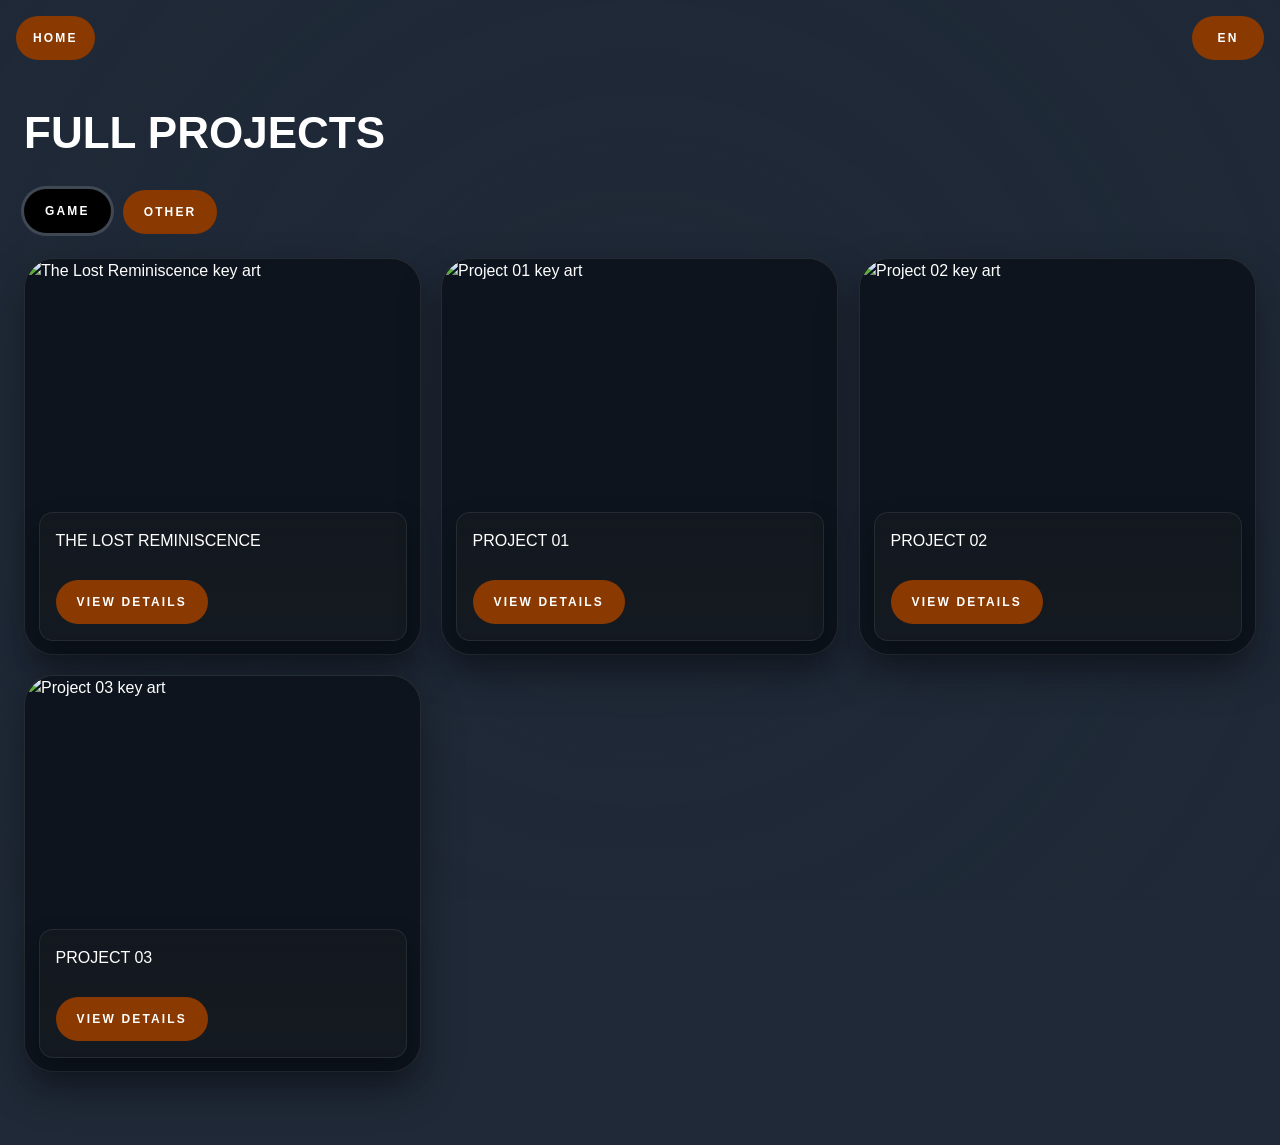
==== projects.html @ 01d3074e "clone file" ====
<!DOCTYPE html>
<html lang="en">
<head>
    <meta charset="UTF-8">
    <meta name="viewport" content="width=device-width, initial-scale=1.0">
    <meta
        name="description"
        content="Portfolio of Le Quoc Viet, a game developer focused on Unity gameplay systems, UI workflows, and performance optimization."
    >
    <title>Le Quoc Viet | Unity Developer</title>
    <link href="./CSS/Index_css/body.css" rel="stylesheet">
    <link href="./CSS/Index_css/project.css" rel="stylesheet">
    <link href="./CSS/Index_css/full-project.css" rel="stylesheet">
    <script src="data/site-i18n.js" defer></script>
    <script src="data/project-data.js" defer></script>
    <script src="script.js" defer></script>
</head>
<body>
    <div class="page-back-home">
        <a
            class="btn-project-detail btn-back-home"
            href="index.html"
            aria-label="Back Home"
            title="Back Home"
            data-i18n-attr="aria-label:buttons.backHome;title:buttons.backHome"
        >HOME
        </a>
    </div>

    <div class="language-switcher">
        <button
            id="language-toggle"
            class="btn-lang"
            type="button"
            data-i18n-attr="aria-label:language.switcher"
        >EN</button>
    </div>

    <main class="catalog-page">
        <section class="catalog-shell" aria-labelledby="projects-page-title">
            <div class="catalog-header">
                <div>
<!--                    <p class="section-label" data-i18n="sections.selectedWork">Selected Work</p>-->
                    <h1 id="projects-page-title" class="catalog-page-title" data-i18n="sections.fullProjects">Full Projects</h1>
                </div>
            </div>

            <div class="catalog-tabs" role="tablist" data-i18n-attr="aria-label:sections.fullProjects">
                <button class="catalog-tab" type="button" data-project-filter="game" data-i18n="catalog.game">Game</button>
                <button class="catalog-tab" type="button" data-project-filter="other" data-i18n="catalog.other">Other</button>
            </div>

            <div class="catalog-grid" data-project-catalog-grid></div>
            <p class="catalog-empty" data-project-catalog-empty data-i18n="catalog.empty" hidden>No projects in this section yet.</p>
        </section>
    </main>

    <div id="project-popup" class="popup-overlay" hidden>
        <div class="popup-box" role="dialog" aria-modal="true" aria-hidden="true" aria-labelledby="popup-title">
            <div class="popup-header">
                <div>
                    <h2 id="popup-title" class="popup-title" data-i18n="popup.title">Project Details</h2>
                </div>
                <div class="popup-actions">
                    <button
                        class="btn-close"
                        type="button"
                        aria-label="Close project details"
                        data-i18n-attr="aria-label:popup.closeLabel"
                    >&times;</button>
                </div>
            </div>

            <div class="popup-layout">
                <section class="popup-main">
                    <div class="popup-stage">
                        <div class="popup-video-wrapper">
                            <iframe
                                class="popup-video"
                                title="Project gameplay preview"
                                src="about:blank"
                                allow="autoplay; encrypted-media; picture-in-picture"
                                referrerpolicy="strict-origin-when-cross-origin"
                                allowfullscreen
                            ></iframe>
                        </div>
                        <img class="popup-stage-image" src="" alt="" hidden>
                    </div>

                    <div
                        class="popup-thumbnails"
                        aria-label="Project media gallery"
                        data-i18n-attr="aria-label:popup.galleryLabel"
                    ></div>

                    <div class="popup-info">
                        <section class="info-box" aria-labelledby="popup-description-title">
                            <h3 id="popup-description-title" data-i18n="labels.overview">OVERVIEW</h3>
                            <p class="popup-desc"></p>
                        </section>

                        <section class="info-box" aria-labelledby="popup-technical-title">
                            <h3 id="popup-technical-title" data-i18n="labels.technology">TECHNOLOGY</h3>
                            <ul class="popup-tech"></ul>
                        </section>

                        <section class="info-box" aria-labelledby="popup-role-title">
                            <h3 id="popup-role-title" data-i18n="labels.myRole">MY ROLE</h3>
                            <ul class="popup-role"></ul>
                        </section>
                    </div>
                </section>

                <aside class="popup-sidebar">
                    <img class="popup-cover" src="" alt="">
                    <p class="popup-summary"></p>

                    <dl class="popup-meta">
                        <div class="popup-meta-row" data-meta-row="review">
                            <dt data-i18n="labels.review">Review</dt>
                            <dd class="popup-review"></dd>
                        </div>
                        <div class="popup-meta-row" data-meta-row="release">
                            <dt data-i18n="labels.release">Release</dt>
                            <dd class="popup-release"></dd>
                        </div>
                        <div class="popup-meta-row" data-meta-row="developer">
                            <dt data-i18n="labels.developer">Developer</dt>
                            <dd class="popup-developer"></dd>
                        </div>
                        <div class="popup-meta-row" data-meta-row="publisher">
                            <dt data-i18n="labels.publisher">Publisher</dt>
                            <dd class="popup-publisher"></dd>
                        </div>
                    </dl>

                    <div class="popup-tags-block">
                        <p class="popup-tags-title" data-i18n="labels.popularTags">Popular Tags</p>
                        <div class="popup-tags"></div>
                    </div>

                    <a
                        class="btn-github popup-github-link"
                        href=""
                        target="_blank"
                        rel="noopener noreferrer"
                        data-i18n="buttons.github"
                    >GitHub</a>
                </aside>
            </div>
        </div>
    </div>
</body>
</html>
---- CSS/Index_css/body.css ----
:root {
  --bg: #1f2937;
  --surface: #141920;
  --surface-elevated: #2d3748;
  --surface-border: rgba(255, 255, 255, 0.08);
  --text: #ffffff;
  --muted: #d1d5db;
  --accent: #c95d19;
  --accent-strong: #8a3900;
  --accent-soft: #ffdd99;
  --shadow-lg: 0 18px 40px rgba(0, 0, 0, 0.35);
  --shadow-sm: 0 10px 24px rgba(0, 0, 0, 0.22);
  --radius-lg: 24px;
  --radius-md: 16px;
  --max-width: 1920px;
}

*,
*::before,
*::after {
  box-sizing: border-box;
}

html {
  scroll-behavior: smooth;
}

body {
  position: relative;
  isolation: isolate;
  margin: 0;
  min-height: 100vh;
  background-color: var(--bg);
  color: var(--text);
  font-family: Arial, sans-serif;
  line-height: 1.5;
}

body::before,
body::after {
  content: "";
  position: fixed;
  inset: 0;
  pointer-events: none;
}

body::before {
  z-index: -2;
  background-image: url("https://res.cloudinary.com/dfzck0syr/image/upload/v1773413646/Unity_logo_animated_k2gelh.gif");
  background-repeat: no-repeat;
  background-position: center center;
  background-size: 80%;
  opacity: 0.15;
}

body::after {
  z-index: -1;
  background:
    radial-gradient(circle at center, rgba(31, 41, 55, 0.2), rgba(31, 41, 55, 0.82)),
    rgba(31, 41, 55, 0.68);
}

body.body-lock {
  overflow: hidden;
}

main {
  display: block;
}

img,
iframe {
  display: block;
  max-width: 100%;
}

a {
  color: inherit;
}

button,
a {
  font: inherit;
}

.section-label {
  margin: 0;
  color: var(--accent-soft);
  font-size: 0.75rem;
  font-weight: 700;
  letter-spacing: 0.18em;
  text-transform: uppercase;
}

.btn-cv,
.btn-project-detail,
.btn-github,
.btn-lang,
.btn-close {
  display: inline-flex;
  align-items: center;
  justify-content: center;
  min-height: 44px;
  padding: 0.75rem 1.25rem;
  border: 1px solid transparent;
  border-radius: 999px;
  background-color: var(--accent-strong);
  color: var(--text);
  cursor: pointer;
  text-decoration: none;
  font-size: 0.75rem;
  font-weight: 700;
  letter-spacing: 0.18em;
  text-transform: uppercase;
  transition: background-color 0.2s ease, border-color 0.2s ease, box-shadow 0.2s ease, transform 0.2s ease;
}

.btn-close {
  min-width: 44px;
  width: 44px;
  padding: 0;
  border-radius: 50%;
  font-size: 1.25rem;
  line-height: 1;
  letter-spacing: 0;
}

.btn-cv:hover,
.btn-project-detail:hover,
.btn-github:hover,
.btn-lang:hover,
.btn-close:hover {
  background-color: #000000;
  box-shadow: 0 0 0 3px rgba(255, 255, 255, 0.15);
  transform: translateY(-1px);
}

.btn-cv:focus-visible,
.btn-project-detail:focus-visible,
.btn-github:focus-visible,
.btn-lang:focus-visible,
.btn-close:focus-visible,
.footer-link:focus-visible {
  outline: none;
  box-shadow: 0 0 0 3px rgba(255, 221, 153, 0.35);
}

.language-switcher {
  position: fixed;
  top: 1rem;
  right: 1rem;
  z-index: 1200;
  display: flex;
  gap: 0.5rem;
  transition: transform 0.22s ease, opacity 0.22s ease;
}

.page-back-home {
  position: fixed;
  top: 1rem;
  left: 1rem;
  z-index: 1200;
  display: flex;
  transition: transform 0.22s ease, opacity 0.22s ease;
}

.btn-lang {
  min-width: 72px;
  padding-inline: 1rem;
}

.btn-back-home {
  min-width: auto;
  width: auto;
  padding: 0.75rem 1rem;
  font-size: 0.75rem;
  line-height: 1;
}

.utility-bar-hidden .language-switcher,
.utility-bar-hidden .page-back-home {
  opacity: 0;
  transform: translateY(-140%);
  pointer-events: none;
}

.footer {
  padding: 0 1.5rem 2rem;
}

.footer-inner {
  max-width: var(--max-width);
  margin: 0 auto;
  padding: 2rem 0 1rem;
  display: flex;
  justify-content: space-between;
  align-items: flex-start;
  gap: 2rem;
  border-top: 1px solid var(--surface-border);
}

.footer-contact {
  display: grid;
  gap: 0.35rem;
}

.footer-title {
  margin: 0 0 0.5rem;
  font-size: 1.25rem;
  text-transform: uppercase;
}

.footer-info {
  margin: 0;
  color: var(--muted);
}

.footer-links {
  display: flex;
  flex-wrap: wrap;
  gap: 1rem;
  align-items: center;
}

.footer-link {
  color: var(--accent-soft);
  text-decoration: none;
}

.footer-link:hover {
  color: var(--text);
}

.copyright {
  padding: 0 1.5rem 2rem;
  text-align: center;
  color: var(--muted);
  font-size: 0.875rem;
}

@media (max-width: 768px) {
  .language-switcher {
    top: 0.75rem;
    right: 0.75rem;
  }

  .page-back-home {
    top: 0.75rem;
    left: 0.75rem;
  }

  .btn-lang {
    min-width: 60px;
    min-height: 40px;
    padding-inline: 0.85rem;
  }

  .btn-back-home {
    min-width: 40px;
    width: auto;
    min-height: 40px;
  }

  .footer {
    padding: 0 1rem 1.5rem;
  }

  .footer-inner {
    flex-direction: column;
    gap: 1.5rem;
  }

  .footer-links {
    gap: 0.75rem;
  }

  .copyright {
    padding: 0 1rem 1.5rem;
  }
}
---- CSS/Index_css/project.css ----
.projects {
  padding: 0 1.5rem 4.5rem;
}

.projects-header {
  max-width: var(--max-width);
  margin: 0 auto 1.5rem;
  display: flex;
  justify-content: space-between;
  align-items: flex-end;
  gap: 1rem;
}

.projects-title {
  margin: 0.25rem 0 0;
  font-size: clamp(2rem, 4vw, 2.75rem);
  text-transform: uppercase;
}

.projects-container {
  max-width: var(--max-width);
  margin: 0 auto;
  display: grid;
  grid-template-columns: repeat(3, minmax(0, 1fr));
  gap: 1.5rem;
}

.project-card {
  display: flex;
  flex-direction: column;
  position: relative;
  aspect-ratio: 1 / 1;
  align-self: start;
  overflow: hidden;
  border: 1px solid var(--surface-border);
  border-radius: 30px;
  background-color: var(--surface);
  box-shadow: var(--shadow-lg);
  transform-origin: center center;
  backface-visibility: hidden;
  will-change: transform, box-shadow;
  transition: transform 0.22s ease, box-shadow 0.22s ease, border-color 0.22s ease;
}

.project-card:hover,
.project-card:focus-within {
  z-index: 2;
  transform: translateY(-6px) scale(1.02);
  border-color: rgba(255, 255, 255, 0.2);
  box-shadow:
    0 22px 45px rgba(0, 0, 0, 0.42),
    0 0 0 1px rgba(255, 255, 255, 0.18),
    0 0 28px rgba(255, 255, 255, 0.18);
}

.project-card-media {
  flex: 1;
  min-height: 0;
  overflow: hidden;
  border-radius: inherit;
  background-color: #111827;
}

.project-cover {
  display: block;
  width: 100%;
  height: 100%;
  object-fit: cover;
  border-radius: inherit;
}

.project-card-content {
  display: flex;
  flex-direction: column;
  gap: 0.85rem;
  min-height: 0;
  padding: 1rem;
  flex: 1;
}

.project-name {
  margin: 0;
  font-size: clamp(1rem, 1.2vw, 1.2rem);
  color: var(--text);
  font-weight: 400;
  text-transform: uppercase;
}

.project-description {
  margin: 0;
  color: var(--muted);
  line-height: 1.45;
  overflow: hidden;
  max-height: 0;
  opacity: 0;
  transform: translateY(-0.35rem);
  pointer-events: none;
  transition: max-height 0.25s ease, opacity 0.2s ease, transform 0.2s ease;
}

.project-card:hover .project-description,
.project-card:focus-within .project-description {
  max-height: 24rem;
  opacity: 1;
  transform: translateY(0);
  pointer-events: auto;
}

.btn-project-detail {
  margin-top: auto;
  align-self: flex-start;
}

.btn-see-more {
  flex-shrink: 0;
}

.popup-overlay[hidden] {
  display: none;
}

.popup-overlay {
  position: fixed;
  inset: 0;
  z-index: 1400;
  display: grid;
  place-items: center;
  padding: 1rem;
  background:
    linear-gradient(180deg, rgba(7, 12, 18, 0.72), rgba(7, 12, 18, 0.92)),
    rgba(15, 23, 42, 0.84);
  backdrop-filter: blur(10px);
}

.popup-box {
  width: min(100%, 1280px);
  max-height: calc(100vh - 2rem);
  overflow: auto;
  padding: 1.25rem;
  border: 1px solid rgba(126, 168, 198, 0.16);
  border-radius: 22px;
  background:
    radial-gradient(circle at top left, rgba(92, 127, 163, 0.24), transparent 32%),
    linear-gradient(180deg, #213044 0%, #18212f 100%);
  box-shadow: 0 28px 60px rgba(0, 0, 0, 0.45);
}

.popup-header {
  display: flex;
  justify-content: space-between;
  align-items: center;
  gap: 1rem;
  margin-bottom: 0.5rem;
}

.popup-kicker {
  margin: 0 0 0.25rem;
  color: #6bb7ff;
  font-size: 0.72rem;
  font-weight: 700;
  letter-spacing: 0.18em;
  text-transform: uppercase;
}

.popup-title {
  margin: 0;
  color: var(--text);
  font-size: 1.75rem;
  font-weight: 400;
  text-transform: uppercase;
}

.popup-actions {
  display: flex;
  align-items: center;
  gap: 0.5rem;
}

.popup-github-link {
  align-self: flex-start;
}

.popup-layout {
  display: grid;
  grid-template-columns: minmax(0, 2.25fr) minmax(300px, 0.95fr);
  grid-template-areas:
    "stage sidebar"
    "thumbnails sidebar"
    "info sidebar";
  gap: 1.25rem;
}

.popup-main {
  display: contents;
}

.popup-stage {
  grid-area: stage;
  position: relative;
  overflow: hidden;
  aspect-ratio: 16 / 9;
  border: 1px solid rgba(126, 168, 198, 0.14);
  border-radius: 14px;
  background: #0d141d;
  box-shadow: inset 0 1px 0 rgba(255, 255, 255, 0.04);
}

.popup-video-wrapper,
.popup-stage-image {
  width: 100%;
  height: 100%;
}

.popup-stage-image {
  object-fit: cover;
  background: #0d141d;
}

.popup-stage-image[hidden] {
  display: none !important;
}

.popup-video-wrapper[hidden] {
  display: none;
}

.popup-thumbnails {
  grid-area: thumbnails;
  display: grid;
  grid-auto-flow: column;
  grid-auto-columns: minmax(132px, 168px);
  gap: 0.75rem;
  overflow-x: auto;
  overflow-y: hidden;
  padding-bottom: 0.5rem;
  scrollbar-width: thin;
  scrollbar-color: rgba(73, 116, 158, 0.95) rgba(11, 20, 31, 0.45);
}

.popup-thumbnails::-webkit-scrollbar {
  height: 10px;
}

.popup-thumbnails::-webkit-scrollbar-track {
  background: rgba(11, 20, 31, 0.45);
  border-radius: 999px;
}

.popup-thumbnails::-webkit-scrollbar-thumb {
  background: linear-gradient(180deg, rgba(73, 116, 158, 0.98), rgba(45, 77, 110, 0.98));
  border-radius: 999px;
}

.popup-thumbnail {
  position: relative;
  overflow: hidden;
  aspect-ratio: 16 / 9;
  min-height: 0;
  padding: 0;
  border: 1px solid rgba(126, 168, 198, 0.14);
  border-radius: 10px;
  background: #111b26;
  cursor: pointer;
  text-align: left;
  transition: transform 0.2s ease, border-color 0.2s ease, box-shadow 0.2s ease;
}

.popup-thumbnail:hover,
.popup-thumbnail.is-active {
  transform: translateY(-2px);
  border-color: rgba(107, 183, 255, 0.5);
  box-shadow: 0 10px 24px rgba(0, 0, 0, 0.3);
}

.popup-thumbnail img {
  width: 100%;
  height: 100%;
  object-fit: cover;
  opacity: 0.78;
}

.popup-thumbnail-label,
.popup-thumbnail-badge {
  position: absolute;
  z-index: 1;
}

.popup-thumbnail-label {
  left: 0.6rem;
  bottom: 0.5rem;
  color: var(--text);
  font-size: 0.75rem;
  font-weight: 700;
  letter-spacing: 0.18em;
  text-transform: uppercase;
}

.popup-thumbnail-badge {
  top: 0.55rem;
  right: 0.55rem;
  padding: 0.2rem 0.45rem;
  border-radius: 999px;
  background: rgba(0, 0, 0, 0.65);
  color: var(--text);
  font-size: 0.72rem;
}

.popup-info {
  grid-area: info;
  display: grid;
  grid-template-columns: repeat(3, minmax(0, 1fr));
  gap: 1rem;
}

.info-box {
  display: grid;
  gap: 0.75rem;
  padding: 1rem;
  border: 1px solid rgba(126, 168, 198, 0.14);
  border-radius: 14px;
  background: linear-gradient(180deg, rgba(8, 15, 23, 0.34), rgba(8, 15, 23, 0.62));
}

.info-box h3 {
  margin: 0;
  color: var(--accent-soft);
  font-size: 0.75rem;
  font-weight: 700;
  letter-spacing: 0.18em;
  text-transform: uppercase;
}

.info-box p {
  margin: 0;
  color: var(--muted);
  font-size: 1.05rem;
}

.info-box ul {
  margin: 0;
  padding-left: 1.1rem;
  display: grid;
  gap: 0.45rem;
  color: var(--muted);
}

.popup-sidebar {
  grid-area: sidebar;
  display: grid;
  align-content: start;
  gap: 1rem;
  padding: 0.25rem;
  min-width: 0;
}

.popup-cover {
  width: 100%;
  aspect-ratio: 16 / 9;
  object-fit: cover;
  border: 1px solid rgba(126, 168, 198, 0.14);
  border-radius: 12px;
  background: #0d141d;
}

.popup-summary {
  margin: 0;
  color: var(--muted);
  font-size: 1.05rem;
  line-height: 1.45;
}

.popup-meta {
  display: grid;
  gap: 0.65rem;
  margin: 0;
  padding: 1rem;
  border: 1px solid rgba(126, 168, 198, 0.14);
  border-radius: 14px;
  background: linear-gradient(180deg, rgba(8, 15, 23, 0.3), rgba(8, 15, 23, 0.58));
}

.popup-meta-row {
  display: grid;
  grid-template-columns: 92px 1fr;
  gap: 0.75rem;
  align-items: start;
}

.popup-meta-row dt {
  margin: 0;
  color: var(--accent-soft);
  font-size: 0.75rem;
  font-weight: 700;
  letter-spacing: 0.18em;
  text-transform: uppercase;
}

.popup-meta-row dd {
  margin: 0;
  color: var(--muted);
  font-weight: 400;
}

.popup-tags-block {
  display: grid;
  gap: 0.75rem;
}

.popup-tags-title {
  margin: 0;
  color: var(--accent-soft);
  font-size: 0.75rem;
  font-weight: 700;
  letter-spacing: 0.18em;
  text-transform: uppercase;
}

.popup-tags {
  display: flex;
  flex-wrap: wrap;
  gap: 0.5rem;
}

.popup-tag {
  padding: 0.35rem 0.65rem;
  border: 1px solid var(--surface-border);
  border-radius: 999px;
  background: var(--surface-elevated);
  color: var(--accent-soft);
  font-size: 0.875rem;
}

.popup-video {
  width: 100%;
  height: 100%;
  border: 0;
}

@media (max-width: 1024px) {
  .projects-container {
    grid-template-columns: repeat(2, minmax(0, 1fr));
  }

  .popup-layout {
    grid-template-columns: 1fr;
    grid-template-areas:
      "stage"
      "thumbnails"
      "sidebar"
      "info";
  }

  .popup-info {
    grid-template-columns: 1fr;
  }
}

@media (max-width: 768px) {
  .projects {
    padding: 0 1rem 4rem;
  }

  .projects-header {
    flex-direction: column;
    align-items: flex-start;
  }

  .projects-container {
    grid-template-columns: 1fr;
  }

  .project-card {
    aspect-ratio: auto;
    transform: none;
  }

  .project-card-media {
    aspect-ratio: 16 / 9;
    flex: 0 0 auto;
  }

  .project-card-content {
    position: static;
  }

  .project-description {
    max-height: 24rem;
    opacity: 1;
    transform: none;
    pointer-events: auto;
  }

  .popup-box {
    padding: 1rem;
  }

  .popup-header {
    flex-direction: column;
    align-items: flex-start;
  }

  .popup-actions {
    align-self: flex-end;
  }

  .popup-thumbnails {
    grid-auto-columns: minmax(132px, 160px);
  }

  .popup-thumbnail {
    min-height: 0;
  }

  .popup-meta-row {
    grid-template-columns: 1fr;
    gap: 0.2rem;
  }
}

@media (hover: hover) {
  .project-card {
    overflow: visible;
  }

  .project-card-content {
    position: absolute;
    left: 0.85rem;
    right: 0.85rem;
    bottom: 0.85rem;
    z-index: 1;
    flex: 0 0 auto;
    min-height: auto;
    padding: 1rem;
    border: 1px solid rgba(255, 255, 255, 0.08);
    border-radius: calc(var(--radius-md) - 2px);
    background:
      linear-gradient(180deg, rgba(20, 25, 32, 0.18), rgba(20, 25, 32, 0.94) 28%, rgba(20, 25, 32, 0.98)),
      rgba(20, 25, 32, 0.9);
    box-shadow: 0 14px 28px rgba(0, 0, 0, 0.28);
    backdrop-filter: blur(10px);
  }

  .project-card:hover .project-card-content,
  .project-card:focus-within .project-card-content {
    box-shadow:
      0 18px 32px rgba(0, 0, 0, 0.3),
      0 0 0 1px rgba(255, 255, 255, 0.1);
  }
}
---- CSS/Index_css/full-project.css ----
.catalog-page {
  padding: 6rem 1.5rem 4.5rem;
}

.catalog-shell {
  max-width: var(--max-width);
  margin: 0 auto;
  display: grid;
  gap: 1.5rem;
}

.catalog-header {
  display: flex;
  justify-content: space-between;
  align-items: flex-end;
  gap: 1rem;
}

.catalog-page-title {
  margin: 0.25rem 0 0;
  font-size: clamp(2rem, 4vw, 2.75rem);
  text-transform: uppercase;
}

.catalog-tabs {
  display: flex;
  flex-wrap: wrap;
  gap: 0.75rem;
}

.catalog-tab {
  display: inline-flex;
  align-items: center;
  justify-content: center;
  min-height: 44px;
  padding: 0.75rem 1.25rem;
  border: 1px solid transparent;
  border-radius: 999px;
  background-color: var(--accent-strong);
  color: var(--text);
  cursor: pointer;
  font-size: 0.75rem;
  font-weight: 700;
  letter-spacing: 0.18em;
  text-transform: uppercase;
  transition: background-color 0.2s ease, box-shadow 0.2s ease, transform 0.2s ease;
}

.catalog-tab:hover,
.catalog-tab.is-active {
  background-color: #000000;
  box-shadow: 0 0 0 3px rgba(255, 255, 255, 0.15);
  transform: translateY(-1px);
}

.catalog-tab:focus-visible {
  outline: none;
  box-shadow: 0 0 0 3px rgba(255, 221, 153, 0.35);
}

.catalog-grid {
  display: grid;
  grid-template-columns: repeat(4, minmax(0, 1fr));
  gap: 1.25rem;
}

.catalog-card {
  display: flex;
  flex-direction: column;
  position: relative;
  aspect-ratio: 1 / 1;
  align-self: start;
  overflow: hidden;
  border: 1px solid var(--surface-border);
  border-radius: 30px;
  background-color: var(--surface);
  box-shadow: var(--shadow-lg);
  transform-origin: center center;
  backface-visibility: hidden;
  will-change: transform, box-shadow;
  transition: transform 0.22s ease, box-shadow 0.22s ease, border-color 0.22s ease;
}

.catalog-card:hover,
.catalog-card:focus-within {
  z-index: 2;
  transform: translateY(-6px) scale(1.02);
  border-color: rgba(255, 255, 255, 0.2);
  box-shadow:
    0 22px 45px rgba(0, 0, 0, 0.42),
    0 0 0 1px rgba(255, 255, 255, 0.18),
    0 0 28px rgba(255, 255, 255, 0.18);
}

.catalog-card-media {
  flex: 1;
  min-height: 0;
  overflow: hidden;
  border-radius: inherit;
  background: #0d141d;
}

.catalog-card-image,
.catalog-card-media-placeholder {
  width: 100%;
  height: 100%;
}

.catalog-card-image {
  display: block;
  object-fit: cover;
  border-radius: inherit;
}

.catalog-card-media-placeholder {
  display: grid;
  place-items: center;
  padding: 1rem;
  color: var(--muted);
  text-align: center;
}

.catalog-card-content {
  display: flex;
  flex-direction: column;
  gap: 0.85rem;
  min-height: 0;
  padding: 1rem;
  flex: 1;
}

.catalog-card-title {
  margin: 0;
  color: var(--text);
  font-size: clamp(1rem, 1.2vw, 1.2rem);
  font-weight: 400;
  text-transform: uppercase;
}

.catalog-card-summary {
  margin: 0;
  color: var(--muted);
  line-height: 1.45;
  overflow: hidden;
  max-height: 0;
  opacity: 0;
  transform: translateY(-0.35rem);
  pointer-events: none;
  transition: max-height 0.25s ease, opacity 0.2s ease, transform 0.2s ease;
}

.catalog-card:hover .catalog-card-summary,
.catalog-card:focus-within .catalog-card-summary {
  max-height: 24rem;
  opacity: 1;
  transform: translateY(0);
  pointer-events: auto;
}

.catalog-card-content .btn-project-detail {
  margin-top: auto;
}

.catalog-empty {
  margin: 0;
  color: var(--muted);
}

@media (max-width: 1280px) {
  .catalog-grid {
    grid-template-columns: repeat(3, minmax(0, 1fr));
  }
}

@media (max-width: 992px) {
  .catalog-grid {
    grid-template-columns: repeat(2, minmax(0, 1fr));
  }
}

@media (max-width: 768px) {
  .catalog-page {
    padding: 5.5rem 1rem 4rem;
  }

  .catalog-header {
    flex-direction: column;
    align-items: flex-start;
  }

  .catalog-grid {
    gap: 1rem;
  }
}

@media (max-width: 640px) {
  .catalog-grid {
    grid-template-columns: 1fr;
  }
}

@media (hover: hover) {
  .catalog-card {
    overflow: visible;
  }

  .catalog-card-content {
    position: absolute;
    left: 0.85rem;
    right: 0.85rem;
    bottom: 0.85rem;
    z-index: 1;
    flex: 0 0 auto;
    min-height: auto;
    padding: 1rem;
    border: 1px solid rgba(255, 255, 255, 0.08);
    border-radius: calc(var(--radius-md) - 2px);
    background:
      linear-gradient(180deg, rgba(20, 25, 32, 0.18), rgba(20, 25, 32, 0.94) 28%, rgba(20, 25, 32, 0.98)),
      rgba(20, 25, 32, 0.9);
    box-shadow: 0 14px 28px rgba(0, 0, 0, 0.28);
    backdrop-filter: blur(10px);
  }

  .catalog-card:hover .catalog-card-content,
  .catalog-card:focus-within .catalog-card-content {
    box-shadow:
      0 18px 32px rgba(0, 0, 0, 0.3),
      0 0 0 1px rgba(255, 255, 255, 0.1);
  }
}

@media (hover: none) {
  .catalog-card {
    aspect-ratio: auto;
    transform: none;
  }

  .catalog-card-media {
    aspect-ratio: 16 / 9;
    flex: 0 0 auto;
  }

  .catalog-card-content {
    position: static;
  }

  .catalog-card-summary {
    max-height: 24rem;
    opacity: 1;
    transform: none;
    pointer-events: auto;
  }
}
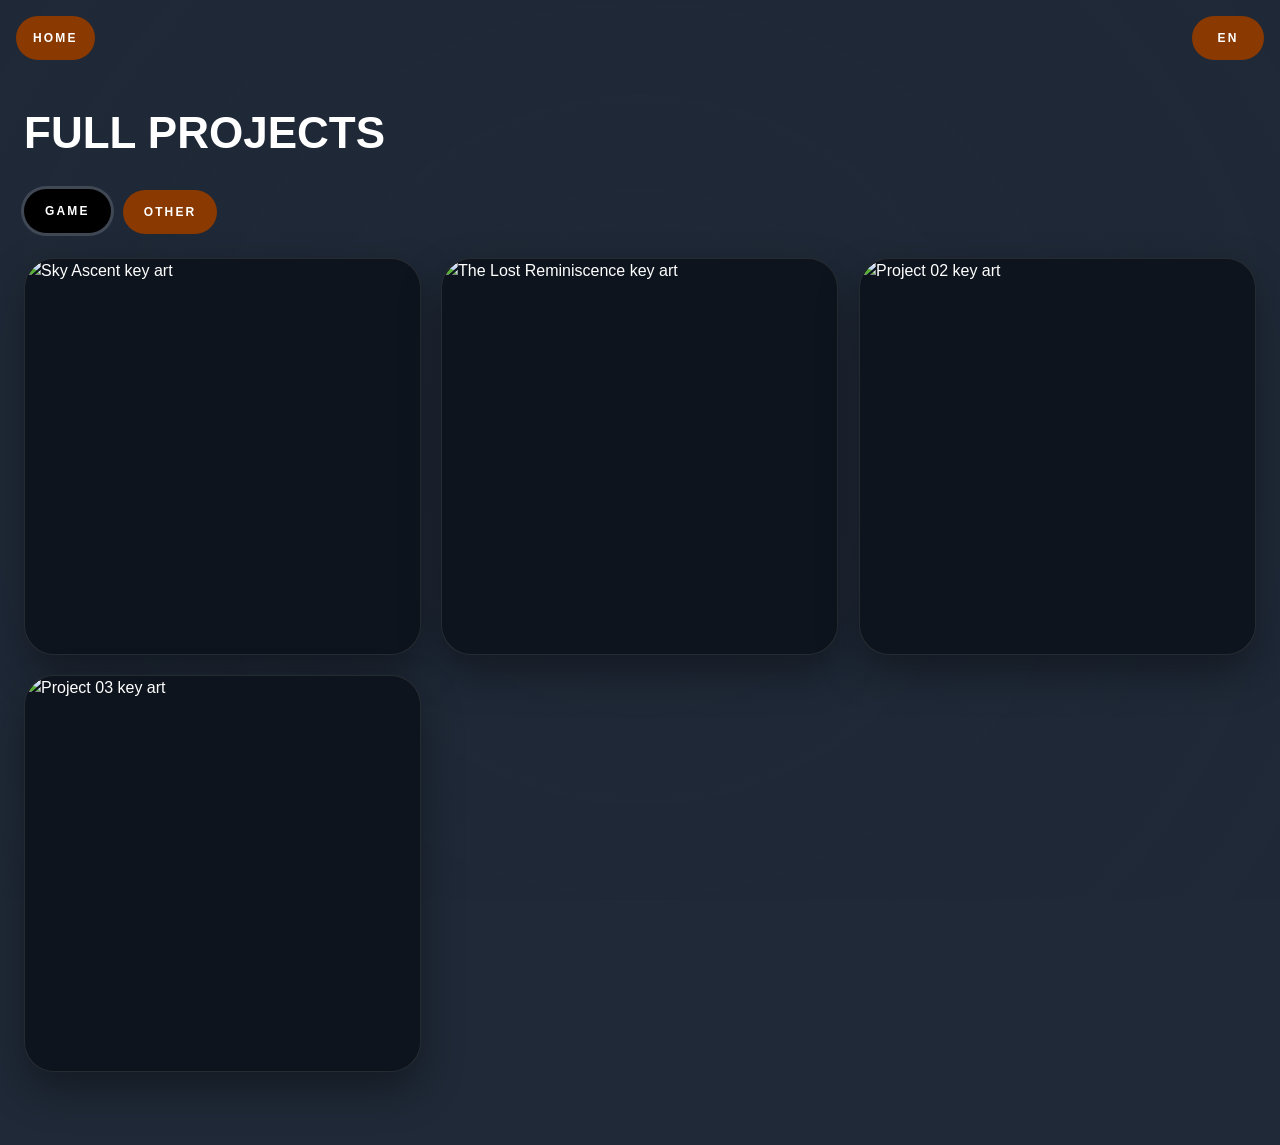
==== commit c2923f45: "fix" ====
--- a/projects.html
+++ b/projects.html
@@ -139,13 +139,23 @@
                         <div class="popup-tags"></div>
                     </div>
 
-                    <a
-                        class="btn-github popup-github-link"
-                        href=""
-                        target="_blank"
-                        rel="noopener noreferrer"
-                        data-i18n="buttons.github"
-                    >GitHub</a>
+                    <div class="popup-links">
+                        <a
+                            class="btn-github popup-github-link"
+                            href=""
+                            target="_blank"
+                            rel="noopener noreferrer"
+                            data-i18n="buttons.github"
+                        >GitHub</a>
+                        <a
+                            class="btn-download popup-download-link"
+                            href=""
+                            target="_blank"
+                            rel="noopener noreferrer"
+                            data-i18n="buttons.download"
+                            hidden
+                        >Download</a>
+                    </div>
                 </aside>
             </div>
         </div>
--- a/CSS/Index_css/body.css
+++ b/CSS/Index_css/body.css
@@ -95,6 +95,7 @@
 .btn-cv,
 .btn-project-detail,
 .btn-github,
+.btn-download,
 .btn-lang,
 .btn-close {
   display: inline-flex;
@@ -128,6 +129,7 @@
 .btn-cv:hover,
 .btn-project-detail:hover,
 .btn-github:hover,
+.btn-download:hover,
 .btn-lang:hover,
 .btn-close:hover {
   background-color: #000000;
@@ -138,6 +140,7 @@
 .btn-cv:focus-visible,
 .btn-project-detail:focus-visible,
 .btn-github:focus-visible,
+.btn-download:focus-visible,
 .btn-lang:focus-visible,
 .btn-close:focus-visible,
 .footer-link:focus-visible {
--- a/CSS/Index_css/project.css
+++ b/CSS/Index_css/project.css
@@ -36,6 +36,7 @@
   border-radius: 30px;
   background-color: var(--surface);
   box-shadow: var(--shadow-lg);
+  cursor: pointer;
   transform-origin: center center;
   backface-visibility: hidden;
   will-change: transform, box-shadow;
@@ -43,6 +44,7 @@
 }
 
 .project-card:hover,
+.project-card:focus-visible,
 .project-card:focus-within {
   z-index: 2;
   transform: translateY(-6px) scale(1.02);
@@ -67,6 +69,7 @@
   height: 100%;
   object-fit: cover;
   border-radius: inherit;
+  transition: transform 0.28s ease;
 }
 
 .project-card-content {
@@ -90,25 +93,6 @@
   margin: 0;
   color: var(--muted);
   line-height: 1.45;
-  overflow: hidden;
-  max-height: 0;
-  opacity: 0;
-  transform: translateY(-0.35rem);
-  pointer-events: none;
-  transition: max-height 0.25s ease, opacity 0.2s ease, transform 0.2s ease;
-}
-
-.project-card:hover .project-description,
-.project-card:focus-within .project-description {
-  max-height: 24rem;
-  opacity: 1;
-  transform: translateY(0);
-  pointer-events: auto;
-}
-
-.btn-project-detail {
-  margin-top: auto;
-  align-self: flex-start;
 }
 
 .btn-see-more {
@@ -177,6 +161,16 @@
 }
 
 .popup-github-link {
+  align-self: flex-start;
+}
+
+.popup-links {
+  display: flex;
+  flex-wrap: wrap;
+  gap: 0.75rem;
+}
+
+.popup-download-link {
   align-self: flex-start;
 }
 
@@ -279,32 +273,6 @@
   opacity: 0.78;
 }
 
-.popup-thumbnail-label,
-.popup-thumbnail-badge {
-  position: absolute;
-  z-index: 1;
-}
-
-.popup-thumbnail-label {
-  left: 0.6rem;
-  bottom: 0.5rem;
-  color: var(--text);
-  font-size: 0.75rem;
-  font-weight: 700;
-  letter-spacing: 0.18em;
-  text-transform: uppercase;
-}
-
-.popup-thumbnail-badge {
-  top: 0.55rem;
-  right: 0.55rem;
-  padding: 0.2rem 0.45rem;
-  border-radius: 999px;
-  background: rgba(0, 0, 0, 0.65);
-  color: var(--text);
-  font-size: 0.72rem;
-}
-
 .popup-info {
   grid-area: info;
   display: grid;
@@ -479,17 +447,6 @@
     flex: 0 0 auto;
   }
 
-  .project-card-content {
-    position: static;
-  }
-
-  .project-description {
-    max-height: 24rem;
-    opacity: 1;
-    transform: none;
-    pointer-events: auto;
-  }
-
   .popup-box {
     padding: 1rem;
   }
@@ -518,32 +475,31 @@
 }
 
 @media (hover: hover) {
-  .project-card {
-    overflow: visible;
-  }
-
   .project-card-content {
     position: absolute;
-    left: 0.85rem;
-    right: 0.85rem;
-    bottom: 0.85rem;
+    inset: 0;
     z-index: 1;
-    flex: 0 0 auto;
-    min-height: auto;
-    padding: 1rem;
-    border: 1px solid rgba(255, 255, 255, 0.08);
-    border-radius: calc(var(--radius-md) - 2px);
+    justify-content: flex-end;
+    padding: 1.25rem;
     background:
-      linear-gradient(180deg, rgba(20, 25, 32, 0.18), rgba(20, 25, 32, 0.94) 28%, rgba(20, 25, 32, 0.98)),
-      rgba(20, 25, 32, 0.9);
-    box-shadow: 0 14px 28px rgba(0, 0, 0, 0.28);
-    backdrop-filter: blur(10px);
+      linear-gradient(180deg, rgba(7, 12, 18, 0.02), rgba(7, 12, 18, 0.14) 40%, rgba(7, 12, 18, 0.94) 100%);
+    opacity: 0;
+    transform: translateY(1rem);
+    pointer-events: none;
+    transition: opacity 0.22s ease, transform 0.22s ease;
   }
 
   .project-card:hover .project-card-content,
+  .project-card:focus-visible .project-card-content,
   .project-card:focus-within .project-card-content {
-    box-shadow:
-      0 18px 32px rgba(0, 0, 0, 0.3),
-      0 0 0 1px rgba(255, 255, 255, 0.1);
-  }
-}
+    opacity: 1;
+    transform: translateY(0);
+    pointer-events: auto;
+  }
+
+  .project-card:hover .project-cover,
+  .project-card:focus-visible .project-cover,
+  .project-card:focus-within .project-cover {
+    transform: scale(1.04);
+  }
+}
--- a/CSS/Index_css/full-project.css
+++ b/CSS/Index_css/full-project.css
@@ -75,6 +75,7 @@
   border-radius: 30px;
   background-color: var(--surface);
   box-shadow: var(--shadow-lg);
+  cursor: pointer;
   transform-origin: center center;
   backface-visibility: hidden;
   will-change: transform, box-shadow;
@@ -82,6 +83,7 @@
 }
 
 .catalog-card:hover,
+.catalog-card:focus-visible,
 .catalog-card:focus-within {
   z-index: 2;
   transform: translateY(-6px) scale(1.02);
@@ -110,6 +112,7 @@
   display: block;
   object-fit: cover;
   border-radius: inherit;
+  transition: transform 0.28s ease;
 }
 
 .catalog-card-media-placeholder {
@@ -141,24 +144,6 @@
   margin: 0;
   color: var(--muted);
   line-height: 1.45;
-  overflow: hidden;
-  max-height: 0;
-  opacity: 0;
-  transform: translateY(-0.35rem);
-  pointer-events: none;
-  transition: max-height 0.25s ease, opacity 0.2s ease, transform 0.2s ease;
-}
-
-.catalog-card:hover .catalog-card-summary,
-.catalog-card:focus-within .catalog-card-summary {
-  max-height: 24rem;
-  opacity: 1;
-  transform: translateY(0);
-  pointer-events: auto;
-}
-
-.catalog-card-content .btn-project-detail {
-  margin-top: auto;
 }
 
 .catalog-empty {
@@ -200,33 +185,32 @@
 }
 
 @media (hover: hover) {
-  .catalog-card {
-    overflow: visible;
-  }
-
   .catalog-card-content {
     position: absolute;
-    left: 0.85rem;
-    right: 0.85rem;
-    bottom: 0.85rem;
+    inset: 0;
     z-index: 1;
-    flex: 0 0 auto;
-    min-height: auto;
-    padding: 1rem;
-    border: 1px solid rgba(255, 255, 255, 0.08);
-    border-radius: calc(var(--radius-md) - 2px);
+    justify-content: flex-end;
+    padding: 1.25rem;
     background:
-      linear-gradient(180deg, rgba(20, 25, 32, 0.18), rgba(20, 25, 32, 0.94) 28%, rgba(20, 25, 32, 0.98)),
-      rgba(20, 25, 32, 0.9);
-    box-shadow: 0 14px 28px rgba(0, 0, 0, 0.28);
-    backdrop-filter: blur(10px);
+      linear-gradient(180deg, rgba(7, 12, 18, 0.02), rgba(7, 12, 18, 0.14) 40%, rgba(7, 12, 18, 0.94) 100%);
+    opacity: 0;
+    transform: translateY(1rem);
+    pointer-events: none;
+    transition: opacity 0.22s ease, transform 0.22s ease;
   }
 
   .catalog-card:hover .catalog-card-content,
+  .catalog-card:focus-visible .catalog-card-content,
   .catalog-card:focus-within .catalog-card-content {
-    box-shadow:
-      0 18px 32px rgba(0, 0, 0, 0.3),
-      0 0 0 1px rgba(255, 255, 255, 0.1);
+    opacity: 1;
+    transform: translateY(0);
+    pointer-events: auto;
+  }
+
+  .catalog-card:hover .catalog-card-image,
+  .catalog-card:focus-visible .catalog-card-image,
+  .catalog-card:focus-within .catalog-card-image {
+    transform: scale(1.04);
   }
 }
 
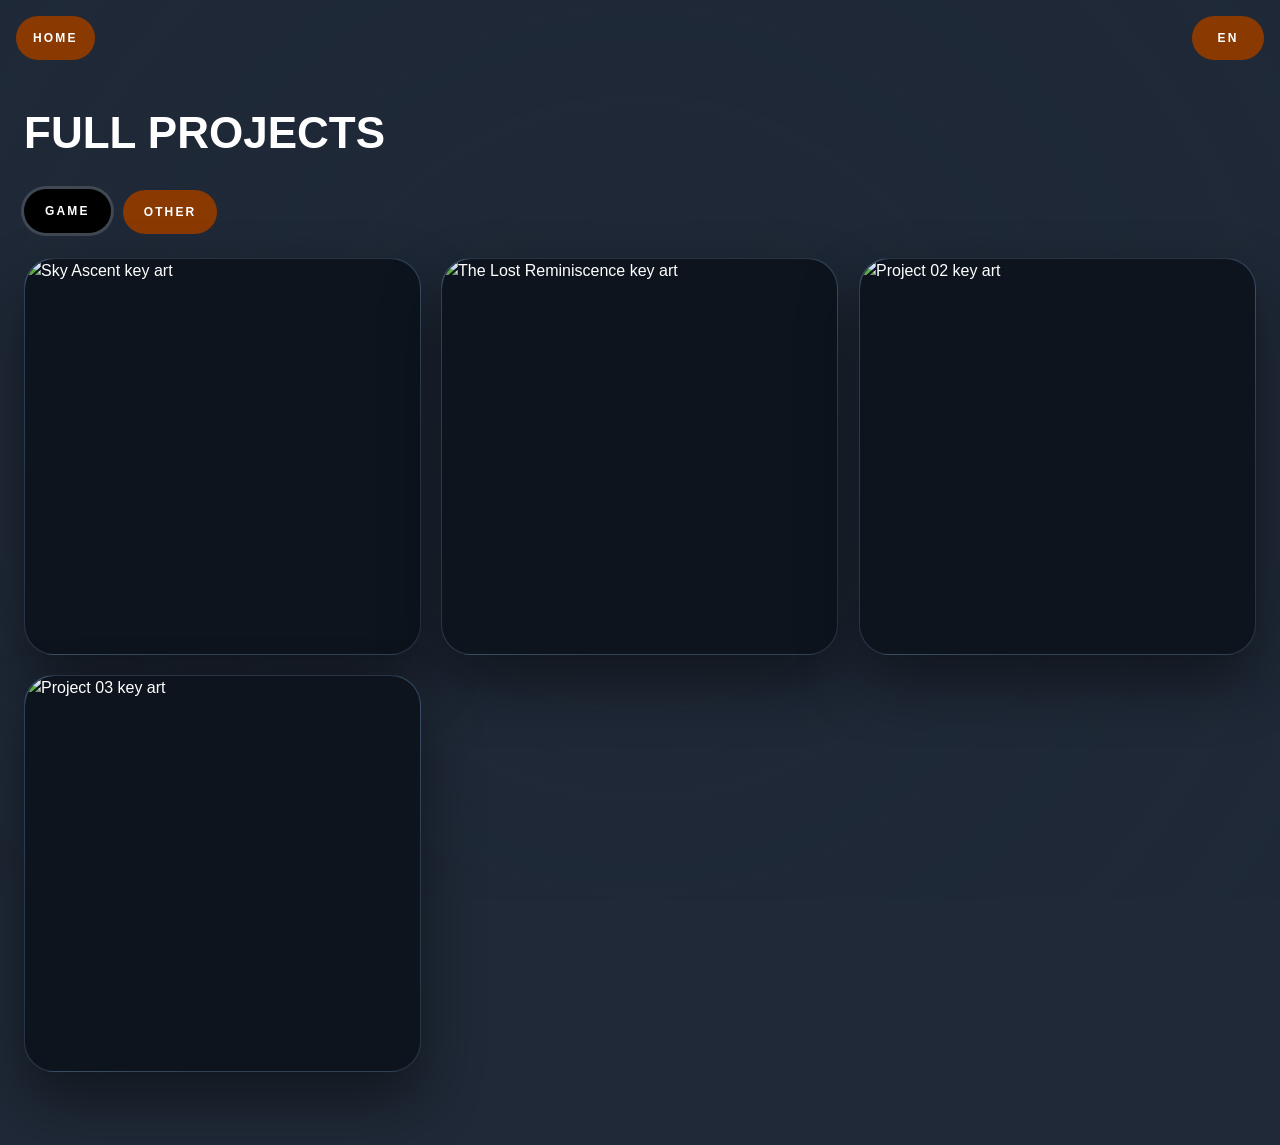
==== commit 9813b81f: "FIX" ====
--- a/projects.html
+++ b/projects.html
@@ -32,6 +32,7 @@
             id="language-toggle"
             class="btn-lang"
             type="button"
+            data-language-toggle
             data-i18n-attr="aria-label:language.switcher"
         >EN</button>
     </div>
@@ -62,6 +63,12 @@
                     <h2 id="popup-title" class="popup-title" data-i18n="popup.title">Project Details</h2>
                 </div>
                 <div class="popup-actions">
+                    <button
+                        class="btn-lang popup-language-toggle"
+                        type="button"
+                        data-language-toggle
+                        data-i18n-attr="aria-label:language.switcher;title:language.switcher"
+                    >EN</button>
                     <button
                         class="btn-close"
                         type="button"
--- a/CSS/Index_css/body.css
+++ b/CSS/Index_css/body.css
@@ -1,15 +1,23 @@
 :root {
   --bg: #1f2937;
-  --surface: #141920;
-  --surface-elevated: #2d3748;
-  --surface-border: rgba(255, 255, 255, 0.08);
+  --surface: #18212f;
+  --surface-elevated: #111b26;
+  --surface-border: rgba(126, 168, 198, 0.14);
+  --panel-border: rgba(126, 168, 198, 0.16);
+  --panel-border-soft: rgba(126, 168, 198, 0.14);
+  --panel-bg:
+    radial-gradient(circle at top left, rgba(92, 127, 163, 0.24), transparent 32%),
+    linear-gradient(180deg, #213044 0%, #18212f 100%);
+  --panel-bg-soft: linear-gradient(180deg, rgba(8, 15, 23, 0.34), rgba(8, 15, 23, 0.62));
+  --panel-bg-soft-strong: linear-gradient(180deg, rgba(8, 15, 23, 0.3), rgba(8, 15, 23, 0.62));
+  --panel-media-bg: #0d141d;
   --text: #ffffff;
   --muted: #d1d5db;
   --accent: #c95d19;
   --accent-strong: #8a3900;
   --accent-soft: #ffdd99;
-  --shadow-lg: 0 18px 40px rgba(0, 0, 0, 0.35);
-  --shadow-sm: 0 10px 24px rgba(0, 0, 0, 0.22);
+  --shadow-lg: 0 28px 60px rgba(0, 0, 0, 0.45);
+  --shadow-sm: 0 18px 40px rgba(0, 0, 0, 0.35);
   --radius-lg: 24px;
   --radius-md: 16px;
   --max-width: 1920px;
@@ -143,7 +151,8 @@
 .btn-download:focus-visible,
 .btn-lang:focus-visible,
 .btn-close:focus-visible,
-.footer-link:focus-visible {
+.footer-link:focus-visible,
+.footer-icon-link:focus-visible {
   outline: none;
   box-shadow: 0 0 0 3px rgba(255, 221, 153, 0.35);
 }
@@ -204,7 +213,12 @@
 
 .footer-contact {
   display: grid;
-  gap: 0.35rem;
+  gap: 1rem;
+}
+
+.footer-social {
+  display: grid;
+  gap: 1rem;
 }
 
 .footer-title {
@@ -225,13 +239,60 @@
   align-items: center;
 }
 
+.footer-contact-icons,
+.footer-links--icons {
+  display: flex;
+  flex-wrap: wrap;
+  gap: 0.75rem;
+  align-items: center;
+}
+
 .footer-link {
   color: var(--accent-soft);
-  text-decoration: none;
+  text-decoration: underline;
+  text-decoration-thickness: 1px;
+  text-underline-offset: 0.18em;
 }
 
 .footer-link:hover {
   color: var(--text);
+}
+
+.footer-icon-link {
+  width: 3.25rem;
+  height: 3.25rem;
+  display: inline-flex;
+  align-items: center;
+  justify-content: center;
+  overflow: hidden;
+  border: 1px solid var(--panel-border-soft);
+  border-radius: 1rem;
+  background: linear-gradient(180deg, rgba(34, 45, 62, 0.96), rgba(20, 29, 40, 0.96));
+  box-shadow: var(--shadow-sm);
+  text-decoration: none;
+  transition: transform 0.22s ease, border-color 0.22s ease, background-color 0.22s ease, box-shadow 0.22s ease;
+}
+
+.footer-icon-link:hover {
+  transform: translateY(-2px);
+  border-color: rgba(126, 168, 198, 0.32);
+  background: linear-gradient(180deg, rgba(40, 54, 74, 0.98), rgba(23, 33, 45, 0.98));
+}
+
+.footer-icon-placeholder {
+  color: var(--text);
+  font-size: 0.78rem;
+  font-weight: 700;
+  line-height: 1;
+  letter-spacing: 0.12em;
+  text-transform: uppercase;
+}
+
+.footer-icon-image {
+  width: 1.5rem;
+  height: 1.5rem;
+  object-fit: contain;
+  display: block;
 }
 
 .copyright {
@@ -277,6 +338,17 @@
     gap: 0.75rem;
   }
 
+  .footer-contact-icons,
+  .footer-links--icons {
+    gap: 0.65rem;
+  }
+
+  .footer-icon-link {
+    width: 3rem;
+    height: 3rem;
+    border-radius: 0.9rem;
+  }
+
   .copyright {
     padding: 0 1rem 1.5rem;
   }
--- a/CSS/Index_css/project.css
+++ b/CSS/Index_css/project.css
@@ -2,9 +2,19 @@
   padding: 0 1.5rem 4.5rem;
 }
 
+.projects-shell {
+  max-width: var(--max-width);
+  margin: 0 auto;
+  display: grid;
+  gap: 1.5rem;
+  padding: clamp(1.25rem, 2.5vw, 1.75rem);
+  border: 1px solid var(--panel-border-soft);
+  border-radius: var(--radius-lg);
+  background: var(--panel-bg);
+  box-shadow: var(--shadow-sm);
+}
+
 .projects-header {
-  max-width: var(--max-width);
-  margin: 0 auto 1.5rem;
   display: flex;
   justify-content: space-between;
   align-items: flex-end;
@@ -18,8 +28,6 @@
 }
 
 .projects-container {
-  max-width: var(--max-width);
-  margin: 0 auto;
   display: grid;
   grid-template-columns: repeat(3, minmax(0, 1fr));
   gap: 1.5rem;
@@ -32,9 +40,9 @@
   aspect-ratio: 1 / 1;
   align-self: start;
   overflow: hidden;
-  border: 1px solid var(--surface-border);
+  border: 1px solid var(--panel-border-soft);
   border-radius: 30px;
-  background-color: var(--surface);
+  background: var(--panel-bg);
   box-shadow: var(--shadow-lg);
   cursor: pointer;
   transform-origin: center center;
@@ -60,7 +68,7 @@
   min-height: 0;
   overflow: hidden;
   border-radius: inherit;
-  background-color: #111827;
+  background-color: var(--panel-media-bg);
 }
 
 .project-cover {
@@ -121,12 +129,10 @@
   max-height: calc(100vh - 2rem);
   overflow: auto;
   padding: 1.25rem;
-  border: 1px solid rgba(126, 168, 198, 0.16);
+  border: 1px solid var(--panel-border);
   border-radius: 22px;
-  background:
-    radial-gradient(circle at top left, rgba(92, 127, 163, 0.24), transparent 32%),
-    linear-gradient(180deg, #213044 0%, #18212f 100%);
-  box-shadow: 0 28px 60px rgba(0, 0, 0, 0.45);
+  background: var(--panel-bg);
+  box-shadow: var(--shadow-lg);
 }
 
 .popup-header {
@@ -160,6 +166,11 @@
   gap: 0.5rem;
 }
 
+.popup-language-toggle {
+  min-width: 64px;
+  padding-inline: 0.9rem;
+}
+
 .popup-github-link {
   align-self: flex-start;
 }
@@ -193,9 +204,9 @@
   position: relative;
   overflow: hidden;
   aspect-ratio: 16 / 9;
-  border: 1px solid rgba(126, 168, 198, 0.14);
+  border: 1px solid var(--panel-border-soft);
   border-radius: 14px;
-  background: #0d141d;
+  background: var(--panel-media-bg);
   box-shadow: inset 0 1px 0 rgba(255, 255, 255, 0.04);
 }
 
@@ -207,7 +218,7 @@
 
 .popup-stage-image {
   object-fit: cover;
-  background: #0d141d;
+  background: var(--panel-media-bg);
 }
 
 .popup-stage-image[hidden] {
@@ -251,9 +262,9 @@
   aspect-ratio: 16 / 9;
   min-height: 0;
   padding: 0;
-  border: 1px solid rgba(126, 168, 198, 0.14);
+  border: 1px solid var(--panel-border-soft);
   border-radius: 10px;
-  background: #111b26;
+  background: var(--surface-elevated);
   cursor: pointer;
   text-align: left;
   transition: transform 0.2s ease, border-color 0.2s ease, box-shadow 0.2s ease;
@@ -284,9 +295,9 @@
   display: grid;
   gap: 0.75rem;
   padding: 1rem;
-  border: 1px solid rgba(126, 168, 198, 0.14);
+  border: 1px solid var(--panel-border-soft);
   border-radius: 14px;
-  background: linear-gradient(180deg, rgba(8, 15, 23, 0.34), rgba(8, 15, 23, 0.62));
+  background: var(--panel-bg-soft);
 }
 
 .info-box h3 {
@@ -317,17 +328,21 @@
   display: grid;
   align-content: start;
   gap: 1rem;
-  padding: 0.25rem;
+  padding: 1rem;
   min-width: 0;
+  border: 1px solid var(--panel-border-soft);
+  border-radius: 18px;
+  background: var(--panel-bg-soft-strong);
+  box-shadow: inset 0 1px 0 rgba(255, 255, 255, 0.04);
 }
 
 .popup-cover {
   width: 100%;
   aspect-ratio: 16 / 9;
   object-fit: cover;
-  border: 1px solid rgba(126, 168, 198, 0.14);
+  border: 1px solid var(--panel-border-soft);
   border-radius: 12px;
-  background: #0d141d;
+  background: var(--panel-media-bg);
 }
 
 .popup-summary {
@@ -341,10 +356,7 @@
   display: grid;
   gap: 0.65rem;
   margin: 0;
-  padding: 1rem;
-  border: 1px solid rgba(126, 168, 198, 0.14);
-  border-radius: 14px;
-  background: linear-gradient(180deg, rgba(8, 15, 23, 0.3), rgba(8, 15, 23, 0.58));
+  padding: 0;
 }
 
 .popup-meta-row {
@@ -391,7 +403,7 @@
 
 .popup-tag {
   padding: 0.35rem 0.65rem;
-  border: 1px solid var(--surface-border);
+  border: 1px solid var(--panel-border-soft);
   border-radius: 999px;
   background: var(--surface-elevated);
   color: var(--accent-soft);
--- a/CSS/Index_css/full-project.css
+++ b/CSS/Index_css/full-project.css
@@ -71,9 +71,9 @@
   aspect-ratio: 1 / 1;
   align-self: start;
   overflow: hidden;
-  border: 1px solid var(--surface-border);
+  border: 1px solid var(--panel-border-soft);
   border-radius: 30px;
-  background-color: var(--surface);
+  background: var(--panel-bg);
   box-shadow: var(--shadow-lg);
   cursor: pointer;
   transform-origin: center center;
@@ -99,7 +99,7 @@
   min-height: 0;
   overflow: hidden;
   border-radius: inherit;
-  background: #0d141d;
+  background: var(--panel-media-bg);
 }
 
 .catalog-card-image,
